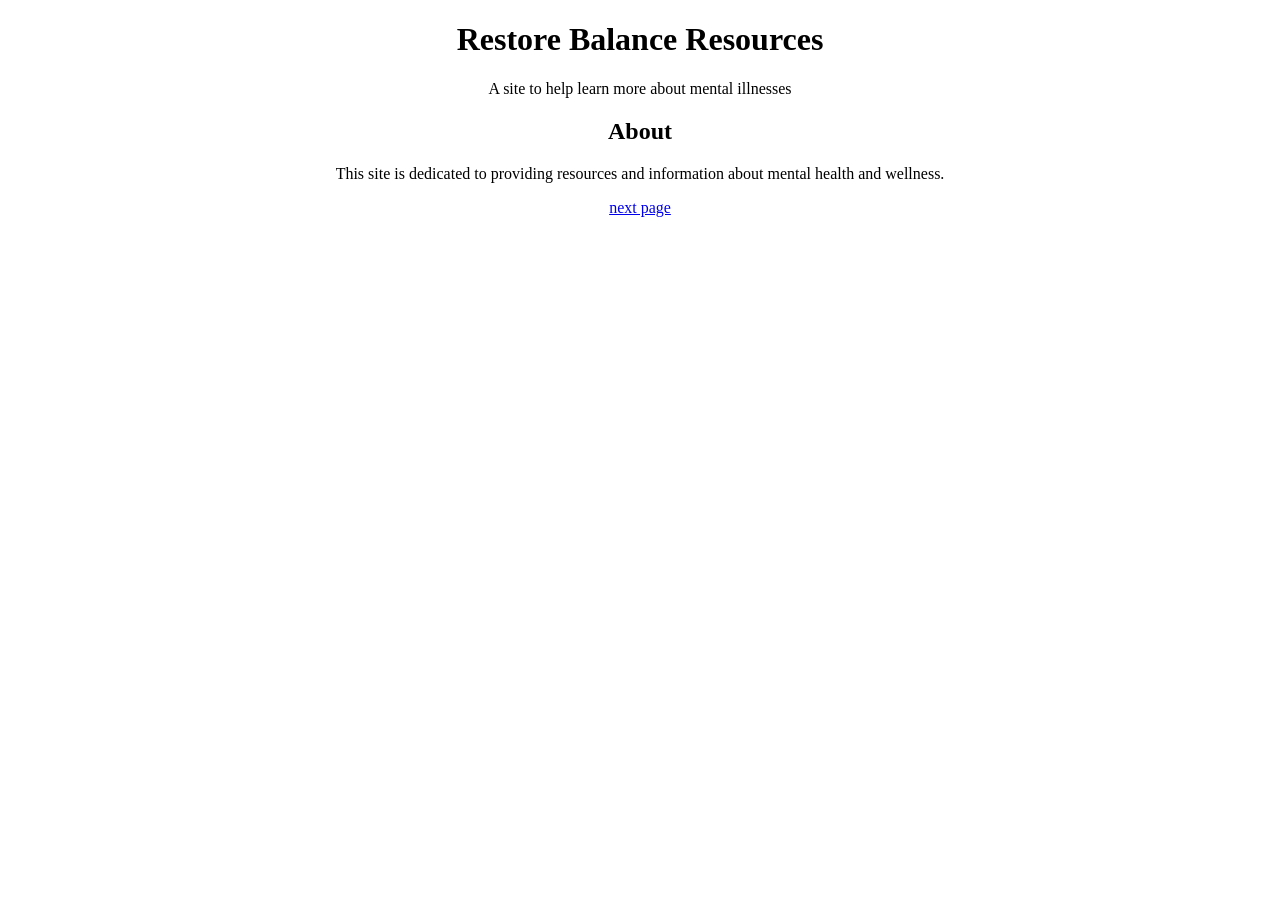
==== index.html @ 78c90b49 "test 8" ====
<!DOCTYPE html>
<html lang="en">
  <p style="background-image: url('https://i.imgur.com/7ebAwKr.png')">
    <head>
      <center>
        <style>
          div.container {
            text-align: center;
          }

          ul.myUL {
            display: inline-block;
            text-align: left;
          }
        </style>
        <meta charset="UTF-8" />
        <meta name="viewport" content="width=device-width, initial-scale=1.0" />
        <title>Restore Balance Resources</title>
      </center>
    </head>
    <body>
      <center>
        <header>
          <h1>Restore Balance Resources</h1>
          <p>A site to help learn more about mental illnesses</p>
        </header>
        <main>
          <section id="about">
            <h2>About</h2>
            <p>
              This site is dedicated to providing resources and information
              about mental health and wellness.
            </p>
          </section>
        </main>
        <a href="html/header.html">next page</a>
      </center>
    </body>
  </p>
</html>
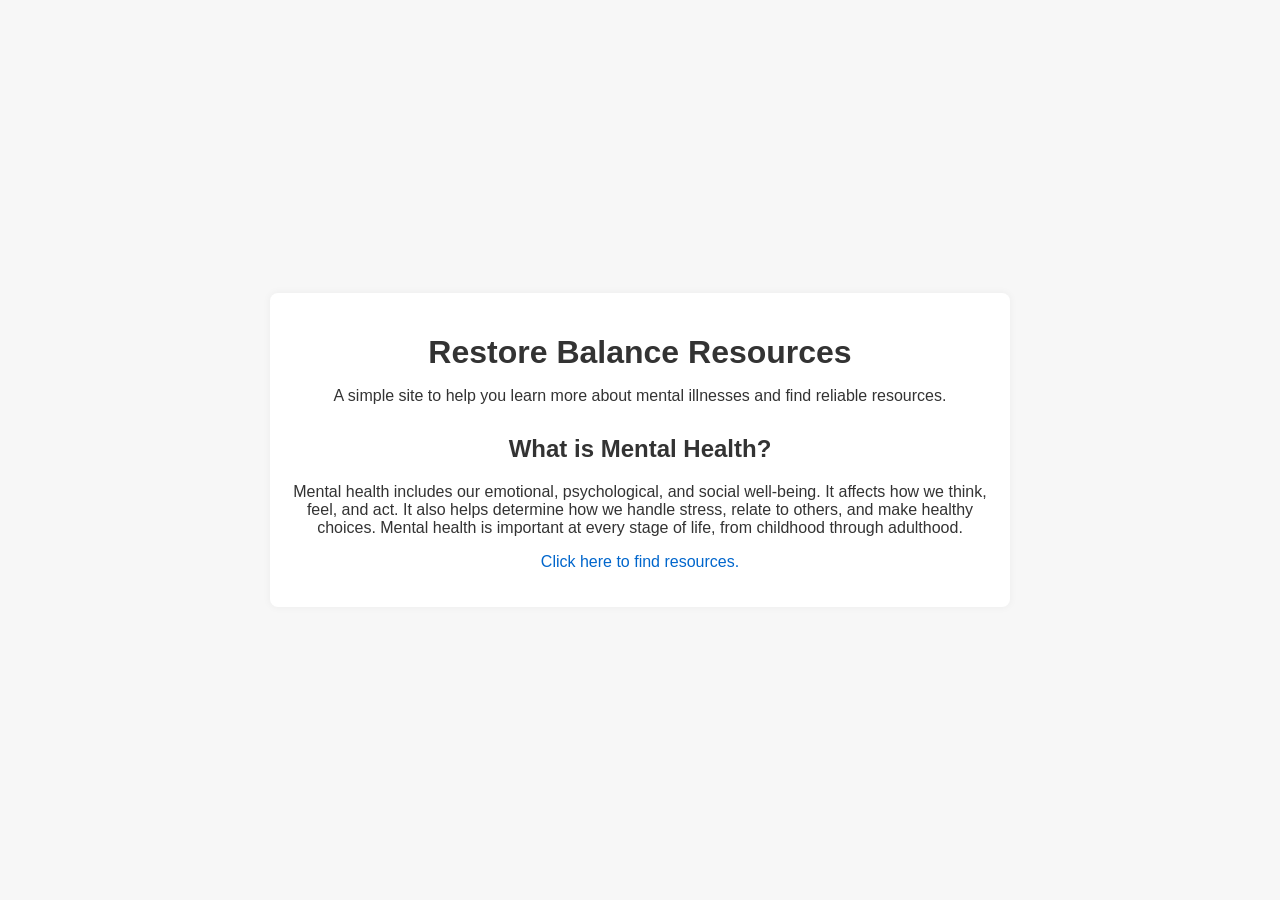
==== commit 26079bc4: "Test 12" ====
--- a/index.html
+++ b/index.html
@@ -1,40 +1,71 @@
 <!DOCTYPE html>
 <html lang="en">
-  <p style="background-image: url('https://i.imgur.com/7ebAwKr.png')">
-    <head>
-      <center>
-        <style>
-          div.container {
-            text-align: center;
-          }
+  <head>
+    <link rel="icon" type="image/x-icon" href="images/favicon.ico" />
+    <meta charset="UTF-8" />
+    <meta name="viewport" content="width=device-width, initial-scale=1.0" />
+    <title>Restore Balance Resources</title>
+    <style>
+      body {
+        display: flex;
+        justify-content: center;
+        align-items: center;
+        min-height: 100vh;
+        margin: 0;
+        padding: 0;
+        font-family: Arial, sans-serif;
+        background-color: #f7f7f7;
+        color: #333;
+      }
 
-          ul.myUL {
-            display: inline-block;
-            text-align: left;
-          }
-        </style>
-        <meta charset="UTF-8" />
-        <meta name="viewport" content="width=device-width, initial-scale=1.0" />
-        <title>Restore Balance Resources</title>
-      </center>
-    </head>
-    <body>
-      <center>
-        <header>
-          <h1>Restore Balance Resources</h1>
-          <p>A site to help learn more about mental illnesses</p>
-        </header>
-        <main>
-          <section id="about">
-            <h2>About</h2>
-            <p>
-              This site is dedicated to providing resources and information
-              about mental health and wellness.
-            </p>
-          </section>
-        </main>
-        <a href="html/header.html">next page</a>
-      </center>
-    </body>
-  </p>
+      .container {
+        max-width: 700px;
+        padding: 20px;
+        background-color: white;
+        border-radius: 8px;
+        box-shadow: 0 0 8px rgba(0, 0, 0, 0.05);
+        text-align: center;
+      }
+
+      h1 {
+        margin-bottom: 10px;
+      }
+
+      h2 {
+        margin-top: 30px;
+      }
+
+      a {
+        color: #0066cc;
+        text-decoration: none;
+      }
+
+      a:hover {
+        text-decoration: underline;
+      }
+    </style>
+  </head>
+  <body>
+    <div class="container">
+      <h1>Restore Balance Resources</h1>
+
+      <p>
+        A simple site to help you learn more about mental illnesses and find
+        reliable resources.
+      </p>
+
+      <h2>What is Mental Health?</h2>
+      <p>
+        Mental health includes our emotional, psychological, and social
+        well-being. It affects how we think, feel, and act. It also helps
+        determine how we handle stress, relate to others, and make healthy
+        choices. Mental health is important at every stage of life, from
+        childhood through adulthood.
+      </p>
+
+      <p>
+        <a href="html/header.html">Click here to find resources.</a>
+      </p>
+    </div>
+  </body>
 </html>
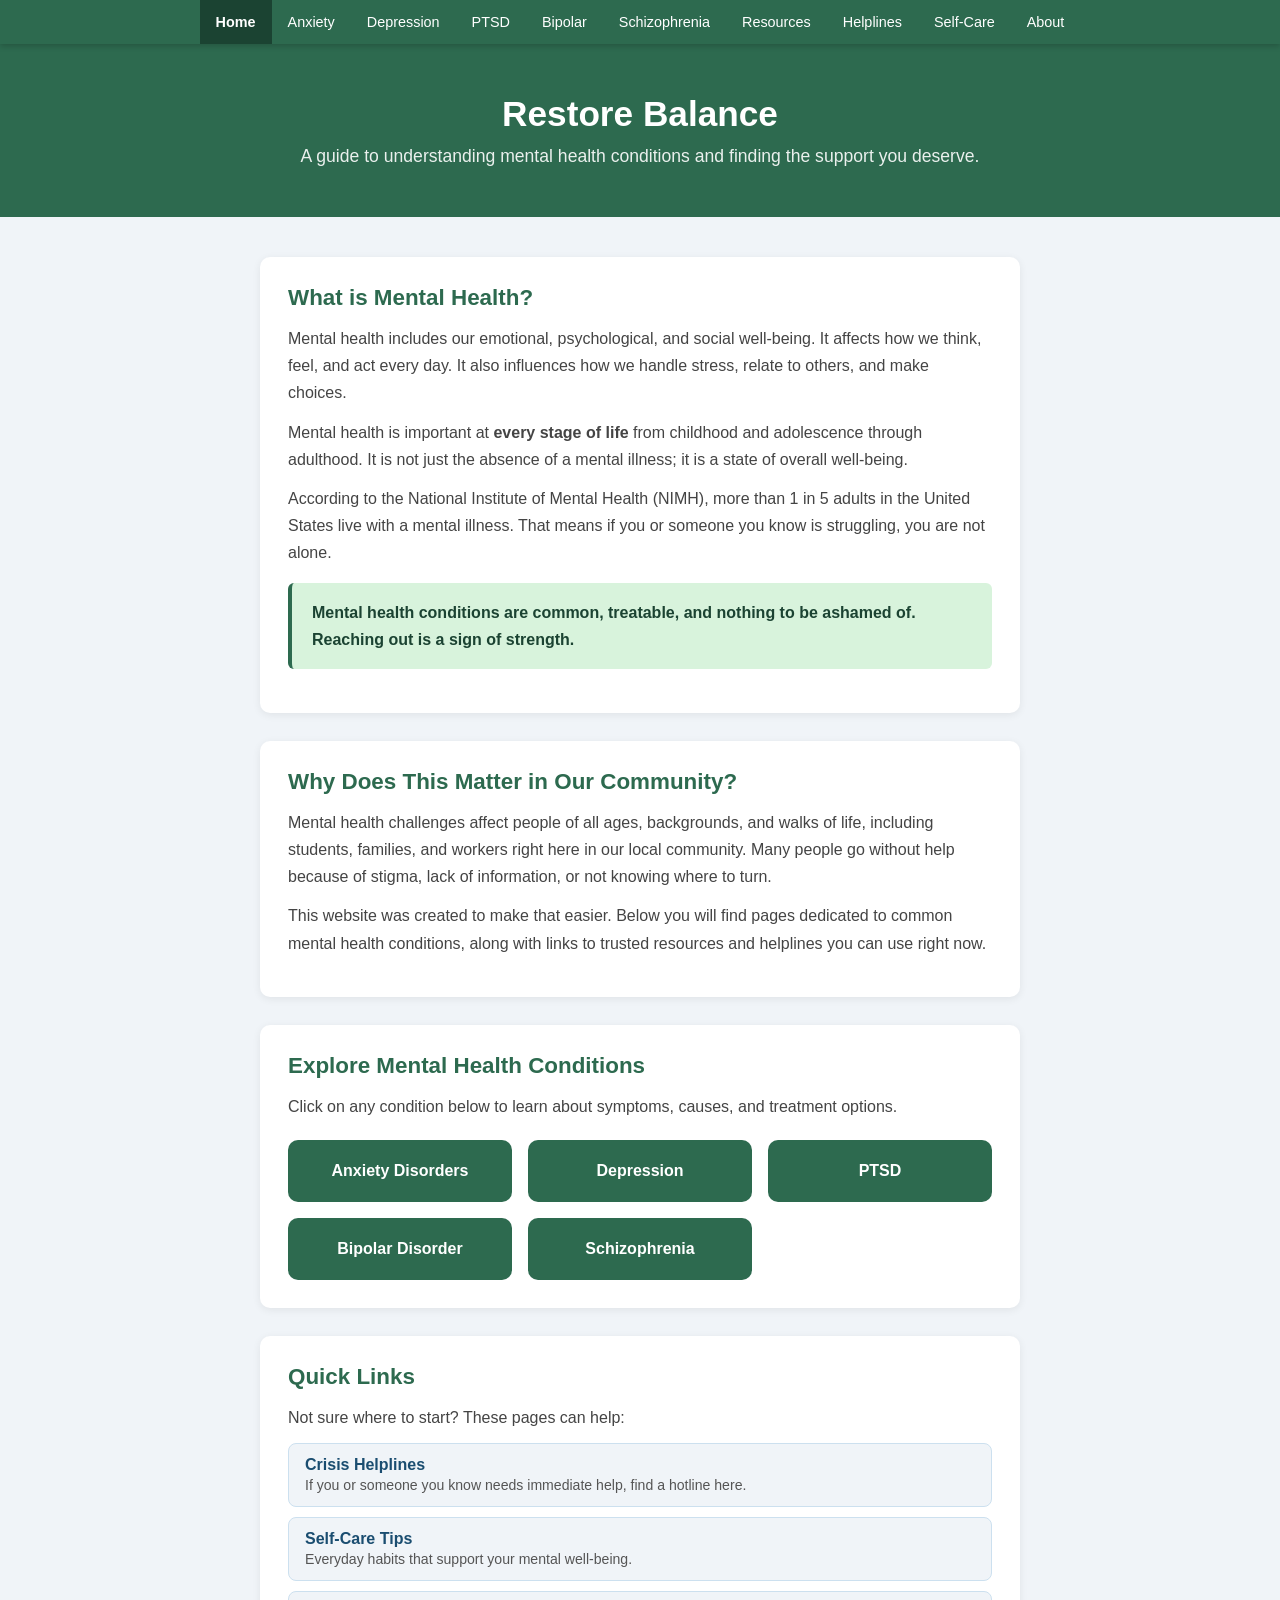
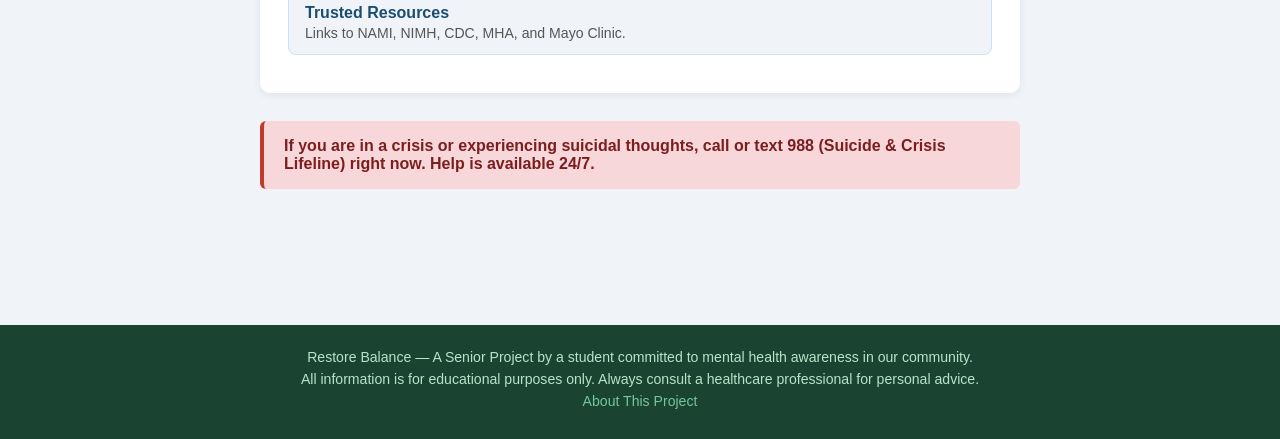
==== commit c2f8bf1f: "Test 15" ====
--- a/index.html
+++ b/index.html
@@ -1,71 +1,101 @@
 <!DOCTYPE html>
 <html lang="en">
-  <head>
-    <link rel="icon" type="image/x-icon" href="images/favicon.ico" />
-    <meta charset="UTF-8" />
-    <meta name="viewport" content="width=device-width, initial-scale=1.0" />
-    <title>Restore Balance Resources</title>
-    <style>
-      body {
-        display: flex;
-        justify-content: center;
-        align-items: center;
-        min-height: 100vh;
-        margin: 0;
-        padding: 0;
-        font-family: Arial, sans-serif;
-        background-color: #f7f7f7;
-        color: #333;
-      }
+<head>
+  <meta charset="UTF-8" />
+  <meta name="viewport" content="width=device-width, initial-scale=1.0" />
+  <title>Restore Balance | Mental Health Awareness</title>
+  <link rel="stylesheet" href="style.css" />
+</head>
+<body>
 
-      .container {
-        max-width: 700px;
-        padding: 20px;
-        background-color: white;
-        border-radius: 8px;
-        box-shadow: 0 0 8px rgba(0, 0, 0, 0.05);
-        text-align: center;
-      }
+<nav>
+  <ul>
+    <li><a href="index.html" class="active">Home</a></li>
+    <li><a href="html/anxiety.html">Anxiety</a></li>
+    <li><a href="html/depression.html">Depression</a></li>
+    <li><a href="html/ptsd.html">PTSD</a></li>
+    <li><a href="html/bipolar.html">Bipolar</a></li>
+    <li><a href="html/schizophrenia.html">Schizophrenia</a></li>
+    <li><a href="html/resources.html">Resources</a></li>
+    <li><a href="html/helplines.html">Helplines</a></li>
+    <li><a href="html/self-care.html">Self-Care</a></li>
+    <li><a href="html/about.html">About</a></li>
+  </ul>
+</nav>
 
-      h1 {
-        margin-bottom: 10px;
-      }
+<div class="hero">
+  <h1>Restore Balance</h1>
+  <p>A guide to understanding mental health conditions and finding the support you deserve.</p>
+</div>
 
-      h2 {
-        margin-top: 30px;
-      }
+<div class="page-wrapper">
 
-      a {
-        color: #0066cc;
-        text-decoration: none;
-      }
+  <div class="card">
+    <h2>What is Mental Health?</h2>
+    <p>Mental health includes our emotional, psychological, and social well-being. It affects how we think, feel, and act every day. It also influences how we handle stress, relate to others, and make choices.</p>
+    <p>Mental health is important at <strong>every stage of life</strong> from childhood and adolescence through adulthood. It is not just the absence of a mental illness; it is a state of overall well-being.</p>
+    <p>According to the National Institute of Mental Health (NIMH), more than 1 in 5 adults in the United States live with a mental illness. That means if you or someone you know is struggling, you are not alone.</p>
+    <div class="info-box">
+      <p>Mental health conditions are common, treatable, and nothing to be ashamed of. Reaching out is a sign of strength.</p>
+    </div>
+  </div>
 
-      a:hover {
-        text-decoration: underline;
-      }
-    </style>
-  </head>
-  <body>
-    <div class="container">
-      <h1>Restore Balance Resources</h1>
+  <div class="card">
+    <h2>Why Does This Matter in Our Community?</h2>
+    <p>Mental health challenges affect people of all ages, backgrounds, and walks of life, including students, families, and workers right here in our local community. Many people go without help because of stigma, lack of information, or not knowing where to turn.</p>
+    <p>This website was created to make that easier. Below you will find pages dedicated to common mental health conditions, along with links to trusted resources and helplines you can use right now.</p>
+  </div>
 
-      <p>
-        A simple site to help you learn more about mental illnesses and find
-        reliable resources.
-      </p>
+  <div class="card">
+    <h2>Explore Mental Health Conditions</h2>
+    <p>Click on any condition below to learn about symptoms, causes, and treatment options.</p>
+    <div class="condition-grid">
+      <a href="anxiety.html" class="condition-tile">
+        Anxiety Disorders
+      </a>
+      <a href="depression.html" class="condition-tile">
+        Depression
+      </a>
+      <a href="ptsd.html" class="condition-tile">
+        PTSD
+      </a>
+      <a href="bipolar.html" class="condition-tile">
+        Bipolar Disorder
+      </a>
+      <a href="schizophrenia.html" class="condition-tile">
+        Schizophrenia
+      </a>
+    </div>
+  </div>
 
-      <h2>What is Mental Health?</h2>
-      <p>
-        Mental health includes our emotional, psychological, and social
-        well-being. It affects how we think, feel, and act. It also helps
-        determine how we handle stress, relate to others, and make healthy
-        choices. Mental health is important at every stage of life, from
-        childhood through adulthood.
-      </p>
+  <div class="card">
+    <h2>Quick Links</h2>
+    <p>Not sure where to start? These pages can help:</p>
+    <a href="helplines.html" class="resource-link">
+      <strong>Crisis Helplines</strong>
+      <span>If you or someone you know needs immediate help, find a hotline here.</span>
+    </a>
+    <a href="self-care.html" class="resource-link">
+      <strong>Self-Care Tips</strong>
+      <span>Everyday habits that support your mental well-being.</span>
+    </a>
+    <a href="resources.html" class="resource-link">
+      <strong> Trusted Resources</strong>
+      <span>Links to NAMI, NIMH, CDC, MHA, and Mayo Clinic.</span>
+    </a>
+  </div>
 
-      <p>
-        <a href="html/header.html">Click here to find resources.</a>
-      </p>
-    </div>
-  </body>
+  <div class="crisis-box">
+    <p> If you are in a crisis or experiencing suicidal thoughts, call or text 988 (Suicide & Crisis Lifeline) right now. Help is available 24/7.</p>
+  </div>
+
+</div>
+
+<footer>
+  <p>Restore Balance &mdash; A Senior Project by a student committed to mental health awareness in our community.</p>
+  <p>All information is for educational purposes only. Always consult a healthcare professional for personal advice.</p>
+  <p><a href="about.html">About This Project</a></p>
+</footer>
+
+</body>
 </html>
--- a/style.css
+++ b/style.css
@@ -0,0 +1,293 @@
+* {
+  box-sizing: border-box;
+  margin: 0;
+  padding: 0;
+}
+
+body {
+  font-family: Arial, sans-serif;
+  background-color: #f0f4f8;
+  color: #333;
+  min-height: 100vh;
+}
+
+nav {
+  background-color: #2d6a4f;
+  padding: 0;
+  position: sticky;
+  top: 0;
+  z-index: 100;
+  box-shadow: 0 2px 6px rgba(0,0,0,0.2);
+}
+
+nav ul {
+  list-style: none;
+  display: flex;
+  flex-wrap: wrap;
+  justify-content: center;
+  padding: 0;
+  margin: 0;
+}
+
+nav ul li a {
+  display: block;
+  color: #ffffff;
+  text-decoration: none;
+  padding: 14px 16px;
+  font-size: 0.9em;
+  transition: background-color 0.2s;
+}
+
+nav ul li a:hover {
+  background-color: #1b4332;
+}
+
+nav ul li a.active {
+  background-color: #1b4332;
+  font-weight: bold;
+}
+
+.page-wrapper {
+  max-width: 800px;
+  margin: 40px auto;
+  padding: 0 20px 60px;
+}
+
+.hero {
+  background-color: #2d6a4f;
+  color: white;
+  text-align: center;
+  padding: 50px 20px;
+  margin-bottom: 40px;
+}
+
+.hero h1 {
+  font-size: 2.2em;
+  margin-bottom: 12px;
+}
+
+.hero p {
+  font-size: 1.1em;
+  opacity: 0.9;
+}
+
+.card {
+  background: white;
+  border-radius: 10px;
+  padding: 28px;
+  margin-bottom: 28px;
+  box-shadow: 0 2px 8px rgba(0,0,0,0.07);
+}
+
+.card h2 {
+  color: #2d6a4f;
+  margin-bottom: 14px;
+  font-size: 1.4em;
+}
+
+.card h3 {
+  color: #40916c;
+  margin: 18px 0 8px;
+  font-size: 1.1em;
+}
+
+.card p {
+  line-height: 1.7;
+  margin-bottom: 12px;
+  color: #444;
+}
+
+.card ul {
+  padding-left: 22px;
+  margin-bottom: 12px;
+}
+
+.card ul li {
+  line-height: 1.8;
+  color: #444;
+}
+
+.info-box {
+  background-color: #d8f3dc;
+  border-left: 4px solid #2d6a4f;
+  border-radius: 6px;
+  padding: 16px 20px;
+  margin: 16px 0;
+}
+
+.info-box p {
+  margin: 0;
+  color: #1b4332;
+  font-weight: bold;
+}
+
+.warning-box {
+  background-color: #fff3cd;
+  border-left: 4px solid #e6a817;
+  border-radius: 6px;
+  padding: 16px 20px;
+  margin: 16px 0;
+}
+
+.warning-box p {
+  margin: 0;
+  color: #7d4e00;
+}
+
+.crisis-box {
+  background-color: #f8d7da;
+  border-left: 4px solid #c0392b;
+  border-radius: 6px;
+  padding: 16px 20px;
+  margin: 16px 0;
+}
+
+.crisis-box p {
+  margin: 0;
+  color: #7b1e1e;
+  font-weight: bold;
+}
+
+.condition-grid {
+  display: grid;
+  grid-template-columns: repeat(auto-fit, minmax(200px, 1fr));
+  gap: 16px;
+  margin-top: 20px;
+}
+
+.condition-tile {
+  background-color: #2d6a4f;
+  color: white;
+  border-radius: 10px;
+  padding: 22px 16px;
+  text-align: center;
+  text-decoration: none;
+  display: block;
+  font-weight: bold;
+  font-size: 1em;
+  transition: background-color 0.2s, transform 0.1s;
+}
+
+.condition-tile:hover {
+  background-color: #1b4332;
+  transform: translateY(-2px);
+}
+
+.condition-tile .icon {
+  font-size: 2em;
+  display: block;
+  margin-bottom: 8px;
+}
+
+.resource-link {
+  display: block;
+  padding: 12px 16px;
+  margin-bottom: 10px;
+  background-color: #f0f4f8;
+  border-radius: 8px;
+  text-decoration: none;
+  color: #1a6b9a;
+  border: 1px solid #cce0ef;
+  transition: background-color 0.2s;
+}
+
+.resource-link:hover {
+  background-color: #dbeafe;
+}
+
+.resource-link strong {
+  display: block;
+  margin-bottom: 2px;
+  color: #1a4d70;
+}
+
+.resource-link span {
+  font-size: 0.88em;
+  color: #555;
+}
+
+.hotline-card {
+  background: white;
+  border-radius: 10px;
+  padding: 20px 24px;
+  margin-bottom: 16px;
+  box-shadow: 0 2px 8px rgba(0,0,0,0.07);
+  display: flex;
+  align-items: center;
+  gap: 20px;
+}
+
+.hotline-number {
+  font-size: 1.3em;
+  font-weight: bold;
+  color: #2d6a4f;
+  white-space: nowrap;
+}
+
+.hotline-info strong {
+  color: #1b4332;
+  display: block;
+  margin-bottom: 4px;
+}
+
+.hotline-info p {
+  margin: 0;
+  font-size: 0.9em;
+  color: #555;
+}
+
+.tip-list {
+  list-style: none;
+  padding: 0;
+}
+
+.tip-list li {
+  background: white;
+  border-radius: 8px;
+  padding: 16px 20px;
+  margin-bottom: 12px;
+  box-shadow: 0 1px 5px rgba(0,0,0,0.06);
+  display: flex;
+  align-items: flex-start;
+  gap: 14px;
+}
+
+.tip-list li .tip-icon {
+  font-size: 1.5em;
+  flex-shrink: 0;
+}
+
+.tip-list li .tip-text strong {
+  display: block;
+  margin-bottom: 4px;
+  color: #2d6a4f;
+}
+
+.tip-list li .tip-text p {
+  margin: 0;
+  font-size: 0.93em;
+  color: #555;
+  line-height: 1.6;
+}
+
+footer {
+  background-color: #1b4332;
+  color: #b7e4c7;
+  text-align: center;
+  padding: 24px 20px;
+  font-size: 0.88em;
+  margin-top: 60px;
+}
+
+footer a {
+  color: #74c69d;
+  text-decoration: none;
+}
+
+footer a:hover {
+  text-decoration: underline;
+}
+
+footer p {
+  margin-bottom: 6px;
+}
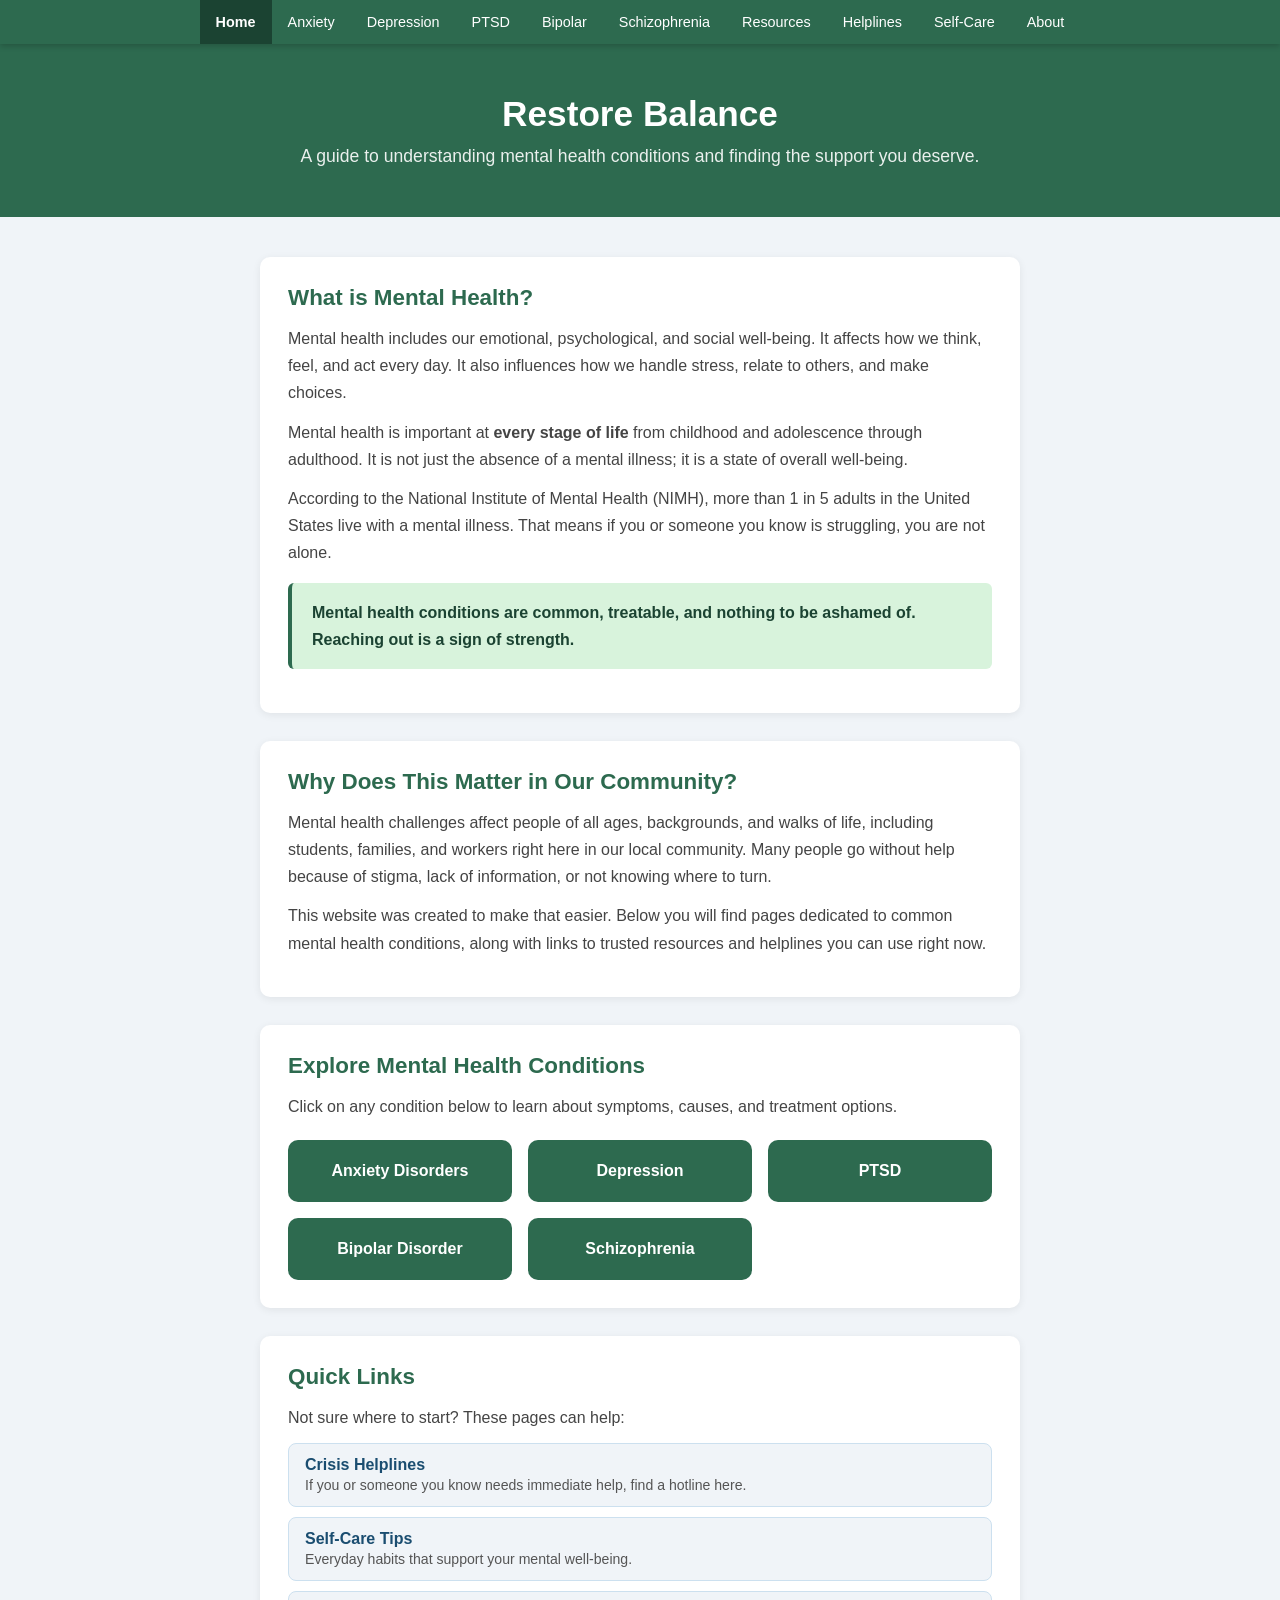
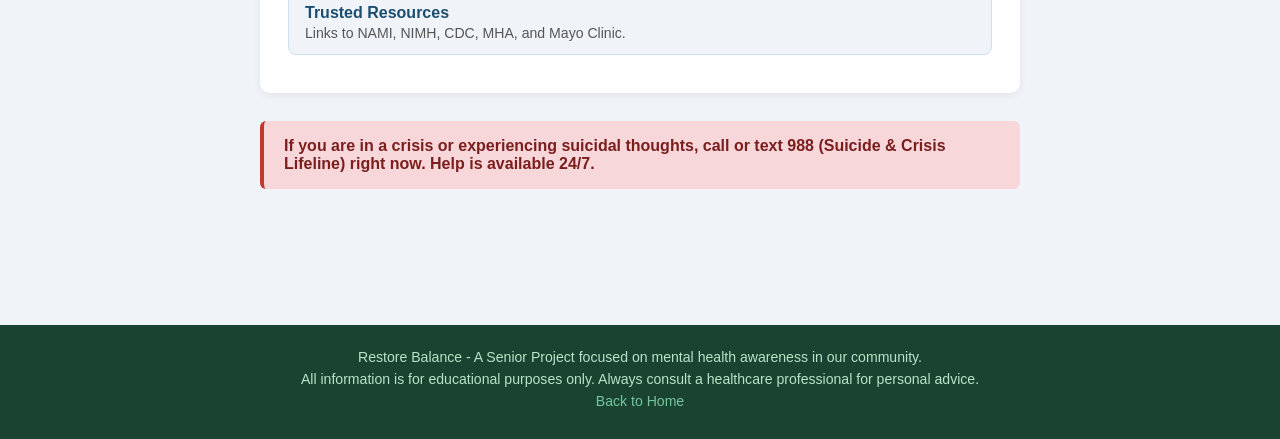
==== commit 80f0a70e: "Test 16" ====
--- a/index.html
+++ b/index.html
@@ -71,15 +71,15 @@
   <div class="card">
     <h2>Quick Links</h2>
     <p>Not sure where to start? These pages can help:</p>
-    <a href="helplines.html" class="resource-link">
+    <a href="html/helplines.html" class="resource-link">
       <strong>Crisis Helplines</strong>
       <span>If you or someone you know needs immediate help, find a hotline here.</span>
     </a>
-    <a href="self-care.html" class="resource-link">
+    <a href="html/self-care.html" class="resource-link">
       <strong>Self-Care Tips</strong>
       <span>Everyday habits that support your mental well-being.</span>
     </a>
-    <a href="resources.html" class="resource-link">
+    <a href="html/resources.html" class="resource-link">
       <strong> Trusted Resources</strong>
       <span>Links to NAMI, NIMH, CDC, MHA, and Mayo Clinic.</span>
     </a>
@@ -91,11 +91,17 @@
 
 </div>
 
-<footer>
-  <p>Restore Balance &mdash; A Senior Project by a student committed to mental health awareness in our community.</p>
-  <p>All information is for educational purposes only. Always consult a healthcare professional for personal advice.</p>
-  <p><a href="about.html">About This Project</a></p>
-</footer>
+    <footer>
+      <p>
+        Restore Balance - A Senior Project focused on mental health awareness in
+        our community.
+      </p>
+      <p>
+        All information is for educational purposes only. Always consult a
+        healthcare professional for personal advice.
+      </p>
+      <p><a href="html/about.html">Back to Home</a></p>
+    </footer>
 
 </body>
 </html>
